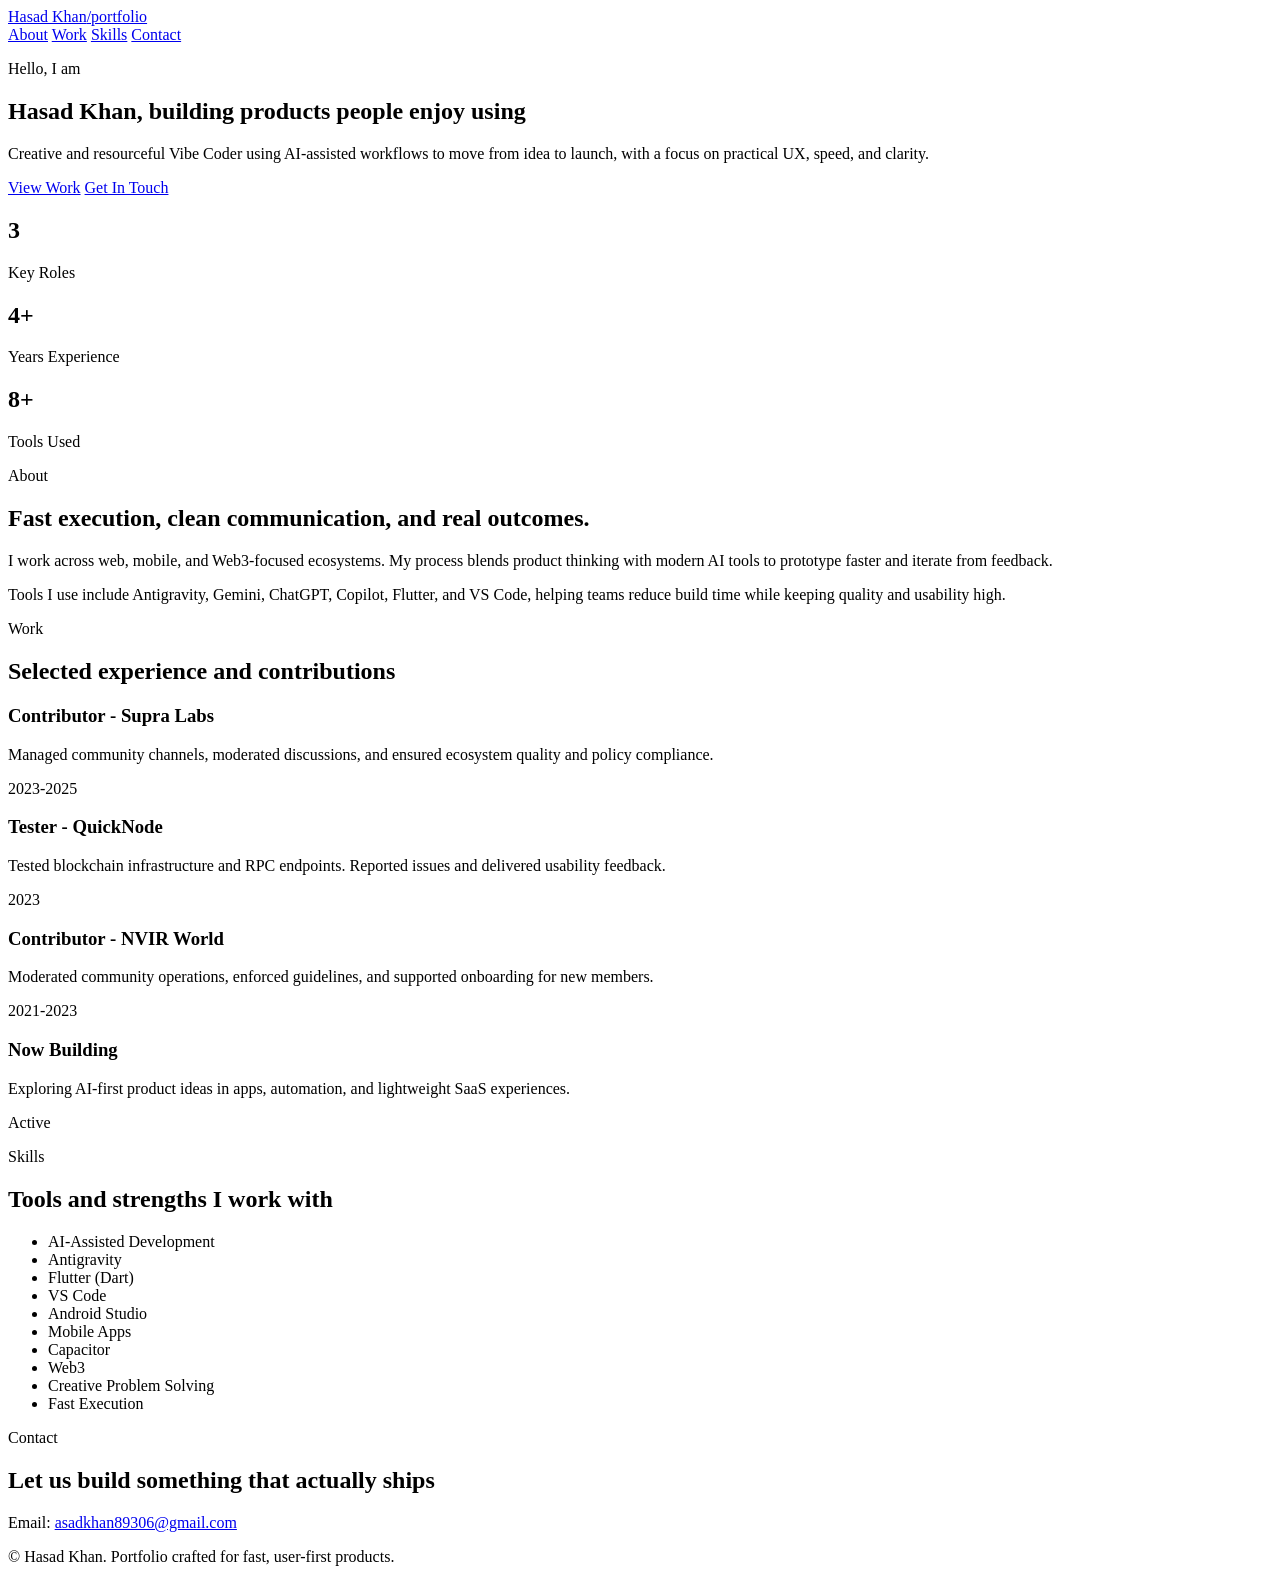
==== index.html @ 4f74bc84 "Remove Download CV button from homepage" ====
<!DOCTYPE html>
<html lang="en">
<head>
  <meta charset="UTF-8" />
  <meta name="viewport" content="width=device-width, initial-scale=1.0" />
  <title>Hasad Khan | Portfolio</title>
  <meta name="description" content="Portfolio of Hasad Khan, Vibe Coder and AI-assisted product builder." />
  <link rel="preconnect" href="https://fonts.googleapis.com" />
  <link rel="preconnect" href="https://fonts.gstatic.com" crossorigin />
  <link href="https://fonts.googleapis.com/css2?family=Manrope:wght@400;500;700;800&family=Cabin+Condensed:wght@600;700&display=swap" rel="stylesheet" />
  <link rel="stylesheet" href="styles.css" />
</head>
<body>
  <div class="bg-noise" aria-hidden="true"></div>

  <header class="site-header container reveal">
    <a href="#home" class="brand">Hasad Khan<span>/portfolio</span></a>
    <nav class="site-nav">
      <a href="#about">About</a>
      <a href="#work">Work</a>
      <a href="#skills">Skills</a>
      <a href="#contact">Contact</a>
    </nav>
  </header>

  <main id="home">
    <section class="hero container reveal">
      <p class="eyebrow">Hello, I am</p>
      <h1 class="hero-title reveal stagger">
        Hasad Khan, building products <span class="spaced">people enjoy using</span>
      </h1>
      <p class="hero-copy reveal stagger">
        Creative and resourceful Vibe Coder using AI-assisted workflows to move from idea to launch,
        with a focus on practical UX, speed, and clarity.
      </p>
      <div class="hero-actions reveal stagger">
        <a class="btn btn-primary" href="#work">View Work</a>
        <a class="btn btn-ghost" href="#contact">Get In Touch</a>
      </div>
      <div class="hero-metrics reveal stagger">
        <article>
          <h2>3</h2>
          <p>Key Roles</p>
        </article>
        <article>
          <h2>4+</h2>
          <p>Years Experience</p>
        </article>
        <article>
          <h2>8+</h2>
          <p>Tools Used</p>
        </article>
      </div>
    </section>

    <section id="about" class="section container reveal">
      <div class="section-head">
        <p class="eyebrow">About</p>
        <h2>Fast execution, clean communication, and real outcomes.</h2>
      </div>
      <div class="about-layout">
        <p class="section-copy">
          I work across web, mobile, and Web3-focused ecosystems. My process blends
          product thinking with modern AI tools to prototype faster and iterate from feedback.
        </p>
        <p class="section-copy">
          Tools I use include Antigravity, Gemini, ChatGPT, Copilot, Flutter, and VS Code,
          helping teams reduce build time while keeping quality and usability high.
        </p>
      </div>
    </section>

    <section id="work" class="section container reveal">
      <div class="section-head">
        <p class="eyebrow">Work</p>
        <h2>Selected experience and contributions</h2>
      </div>
      <div class="work-grid">
        <article class="work-card reveal stagger">
          <h3>Contributor - Supra Labs</h3>
          <p>Managed community channels, moderated discussions, and ensured ecosystem quality and policy compliance.</p>
          <span>2023-2025</span>
        </article>
        <article class="work-card reveal stagger">
          <h3>Tester - QuickNode</h3>
          <p>Tested blockchain infrastructure and RPC endpoints. Reported issues and delivered usability feedback.</p>
          <span>2023</span>
        </article>
        <article class="work-card reveal stagger">
          <h3>Contributor - NVIR World</h3>
          <p>Moderated community operations, enforced guidelines, and supported onboarding for new members.</p>
          <span>2021-2023</span>
        </article>
        <article class="work-card work-card-highlight reveal stagger">
          <h3>Now Building</h3>
          <p>Exploring AI-first product ideas in apps, automation, and lightweight SaaS experiences.</p>
          <span>Active</span>
        </article>
      </div>
    </section>

    <section id="skills" class="section container reveal">
      <div class="section-head">
        <p class="eyebrow">Skills</p>
        <h2>Tools and strengths I work with</h2>
      </div>
      <ul class="chip-list">
        <li>AI-Assisted Development</li>
        <li>Antigravity</li>
        <li>Flutter (Dart)</li>
        <li>VS Code</li>
        <li>Android Studio</li>
        <li>Mobile Apps</li>
        <li>Capacitor</li>
        <li>Web3</li>
        <li>Creative Problem Solving</li>
        <li>Fast Execution</li>
      </ul>
    </section>

    <section id="contact" class="section container reveal">
      <div class="section-head">
        <p class="eyebrow">Contact</p>
        <h2>Let us build something <span class="spaced">that actually ships</span></h2>
      </div>
      <p class="section-copy">
        Email: <a href="mailto:asadkhan89306@gmail.com">asadkhan89306@gmail.com</a>
      </p>
    </section>
  </main>

  <footer class="site-footer container reveal">
    <p>© <span id="year"></span> Hasad Khan. Portfolio crafted for fast, user-first products.</p>
  </footer>

  <script src="script.js"></script>
</body>
</html>
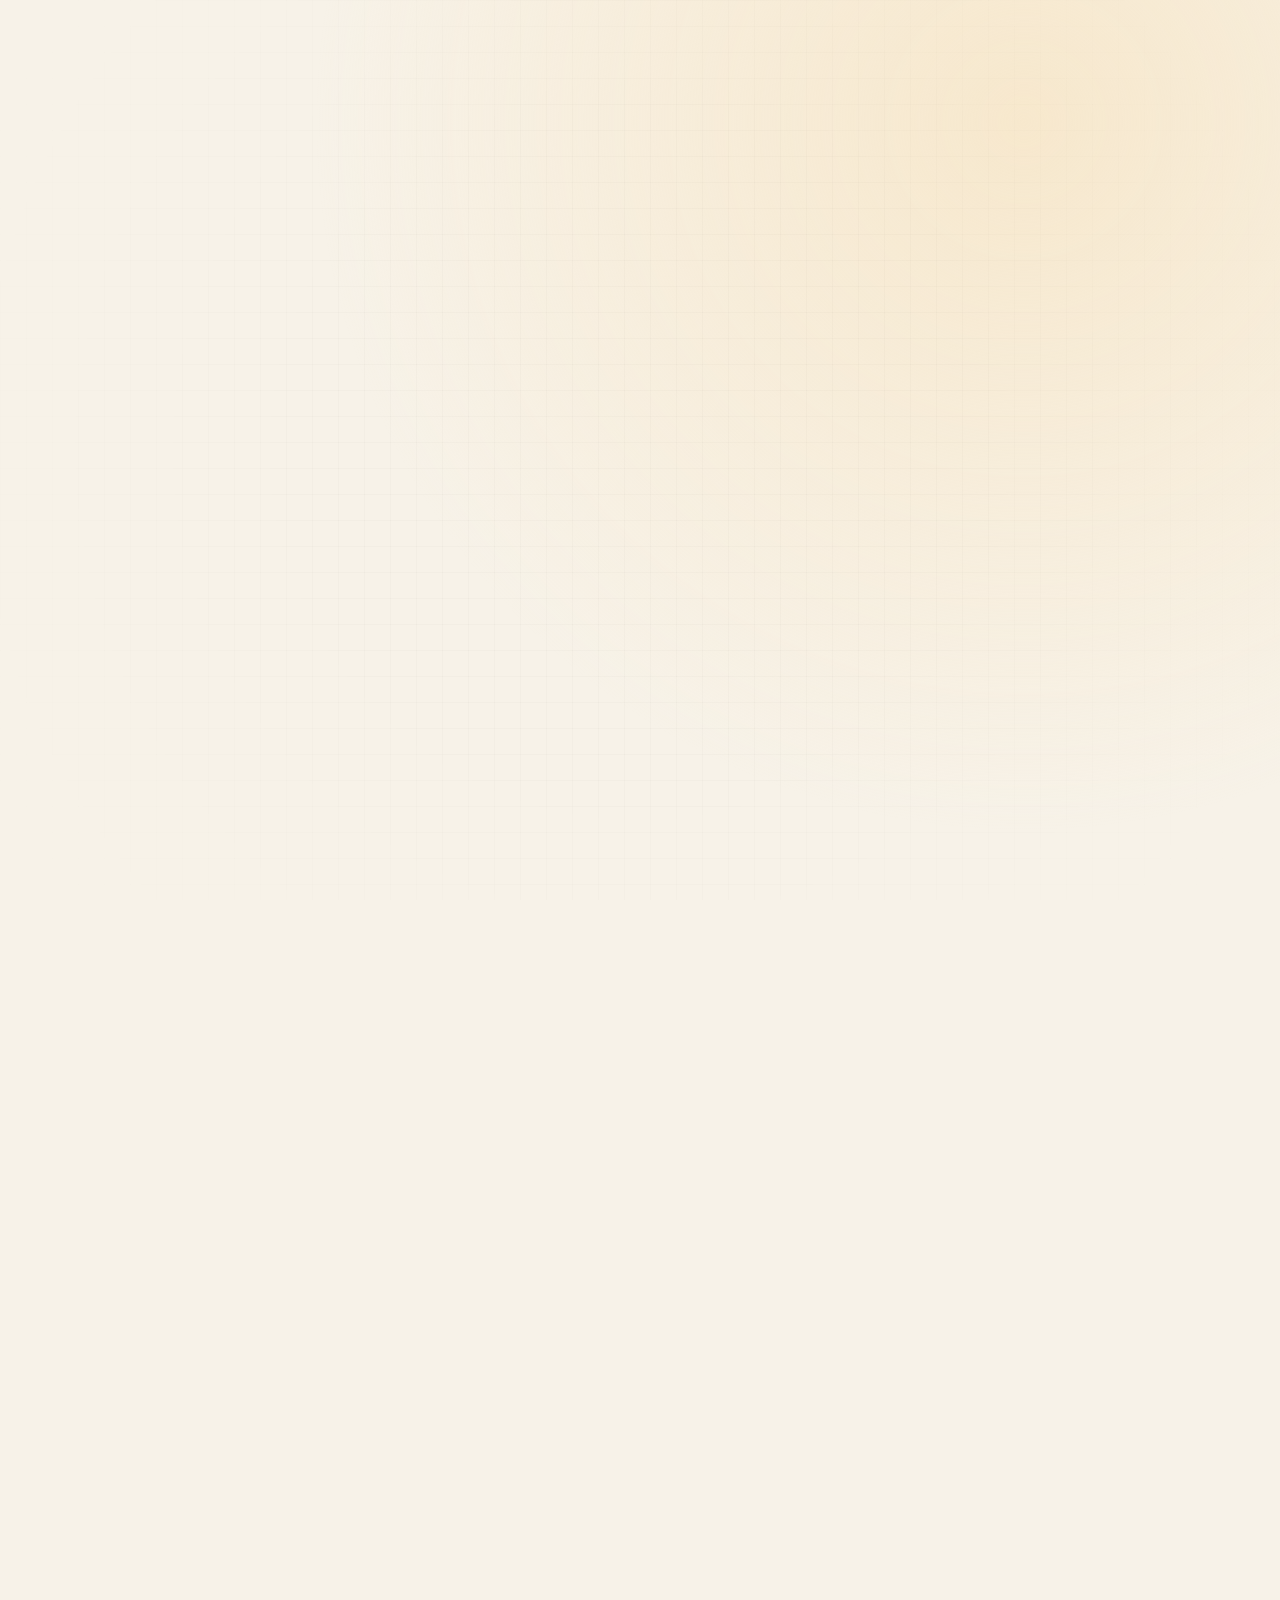
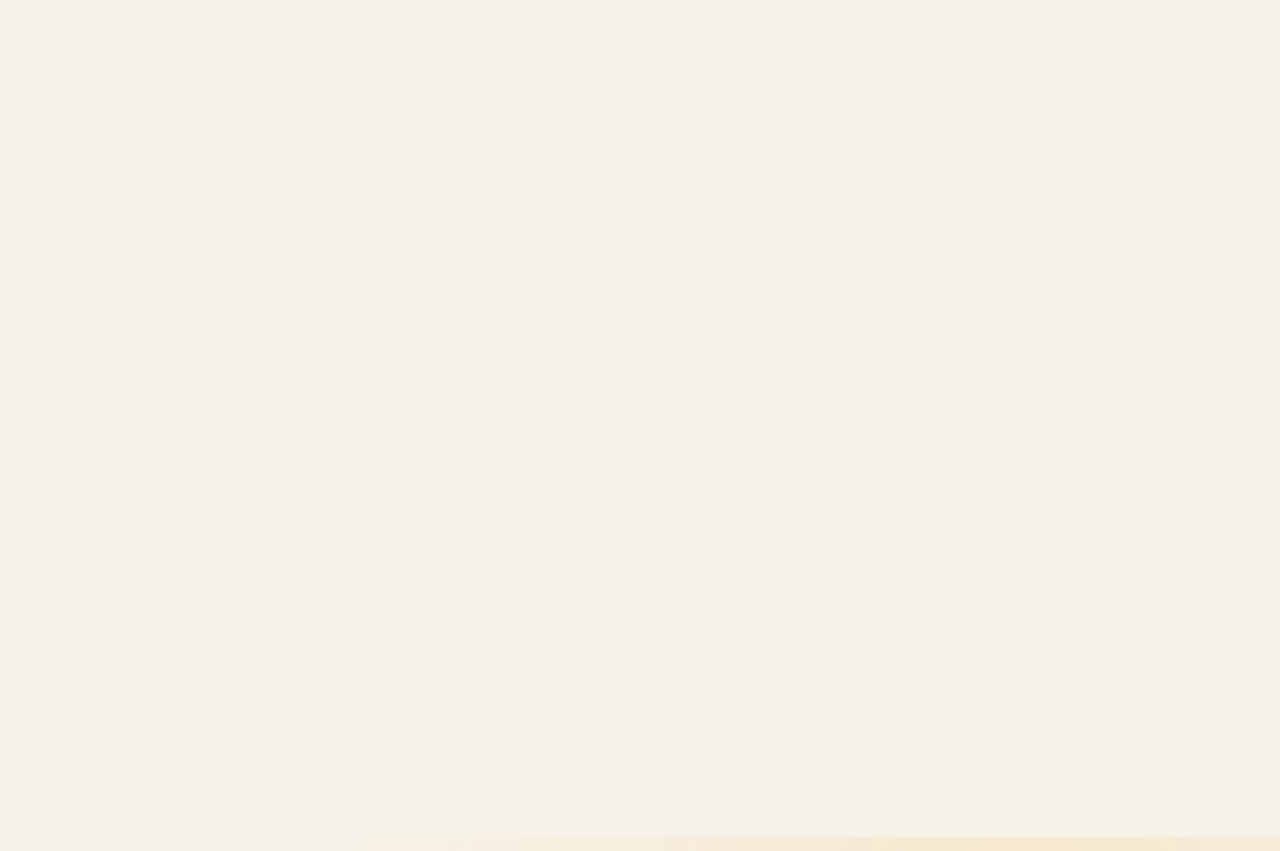
==== commit 0acc8de0: "Add Read 2 Earn project card with live link" ====
--- a/index.html
+++ b/index.html
@@ -77,6 +77,12 @@
       </div>
       <div class="work-grid">
         <article class="work-card reveal stagger">
+          <h3>Read 2 Earn</h3>
+          <p>A reading-focused web product where users engage with content and earn through activity-driven interactions.</p>
+          <a href="https://read2earn-lac.vercel.app/" target="_blank" rel="noopener">Open Live Project</a>
+          <span>Live Product</span>
+        </article>
+        <article class="work-card reveal stagger">
           <h3>Contributor - Supra Labs</h3>
           <p>Managed community channels, moderated discussions, and ensured ecosystem quality and policy compliance.</p>
           <span>2023-2025</span>
--- a/styles.css
+++ b/styles.css
@@ -0,0 +1,327 @@
+:root {
+  --bg: #f7f2e8;
+  --paper: #fffdf7;
+  --ink: #17191d;
+  --muted: #5a606b;
+  --line: #d5c8b1;
+  --accent: #cf5c36;
+  --accent-soft: #f2d9cf;
+  --accent-2: #0f6d69;
+  --radius: 16px;
+  --container: 1080px;
+}
+
+* {
+  box-sizing: border-box;
+}
+
+html,
+body {
+  margin: 0;
+  padding: 0;
+}
+
+body {
+  font-family: "Manrope", sans-serif;
+  color: var(--ink);
+  background: radial-gradient(circle at 80% 5%, #f7e8cd 0%, rgba(247, 232, 205, 0) 28%), var(--bg);
+  line-height: 1.55;
+}
+
+.bg-noise {
+  position: fixed;
+  inset: 0;
+  z-index: -1;
+  background-image:
+    linear-gradient(to right, rgba(23, 25, 29, 0.04) 1px, transparent 1px),
+    linear-gradient(to bottom, rgba(23, 25, 29, 0.04) 1px, transparent 1px);
+  background-size: 26px 26px;
+  opacity: 0.45;
+  mask-image: radial-gradient(circle at center, #000 38%, transparent 100%);
+}
+
+.container {
+  width: min(100% - 2rem, var(--container));
+  margin-inline: auto;
+}
+
+.site-header {
+  position: sticky;
+  top: 0;
+  z-index: 20;
+  display: flex;
+  justify-content: space-between;
+  align-items: center;
+  padding: 1.2rem 0;
+  background: rgba(247, 242, 232, 0.9);
+  backdrop-filter: blur(8px);
+  border-bottom: 1px solid rgba(213, 200, 177, 0.65);
+}
+
+.brand {
+  text-decoration: none;
+  color: var(--ink);
+  font-weight: 800;
+  font-size: 1rem;
+  letter-spacing: 0.02em;
+}
+
+.brand span {
+  color: var(--muted);
+  font-weight: 600;
+  margin-left: 0.35rem;
+}
+
+.site-nav {
+  display: flex;
+  gap: 1rem;
+}
+
+.site-nav a {
+  text-decoration: none;
+  color: var(--muted);
+  font-weight: 600;
+  font-size: 0.93rem;
+  transition: color 0.2s ease;
+}
+
+.site-nav a:hover {
+  color: var(--ink);
+}
+
+.hero {
+  padding: 4.2rem 0 2.3rem;
+}
+
+.eyebrow {
+  margin: 0 0 0.8rem;
+  text-transform: uppercase;
+  letter-spacing: 0.14em;
+  font-size: 0.75rem;
+  font-weight: 700;
+  color: var(--accent-2);
+}
+
+.hero-title,
+.section-head h2 {
+  font-family: "Cabin Condensed", sans-serif;
+  line-height: 0.98;
+  letter-spacing: 0.01em;
+}
+
+.hero-title {
+  margin: 0;
+  max-width: 16ch;
+  font-size: clamp(2.4rem, 6vw, 5rem);
+}
+
+.spaced {
+  letter-spacing: 0.14em;
+  text-transform: uppercase;
+  font-size: 0.86em;
+  color: var(--accent);
+}
+
+.hero-copy {
+  margin-top: 1rem;
+  max-width: 65ch;
+  color: var(--muted);
+  font-size: 1rem;
+}
+
+.hero-actions {
+  margin-top: 1.6rem;
+  display: flex;
+  gap: 0.75rem;
+  flex-wrap: wrap;
+}
+
+.btn {
+  display: inline-flex;
+  align-items: center;
+  justify-content: center;
+  border: 1px solid var(--line);
+  border-radius: 999px;
+  padding: 0.66rem 1.05rem;
+  text-decoration: none;
+  font-weight: 700;
+  font-size: 0.92rem;
+}
+
+.btn-primary {
+  background: var(--ink);
+  border-color: var(--ink);
+  color: var(--paper);
+}
+
+.btn-ghost {
+  background: transparent;
+  color: var(--ink);
+}
+
+.hero-metrics {
+  margin-top: 2rem;
+  display: grid;
+  gap: 0.8rem;
+  grid-template-columns: repeat(3, minmax(0, 1fr));
+}
+
+.hero-metrics article {
+  background: var(--paper);
+  border: 1px solid var(--line);
+  border-radius: var(--radius);
+  padding: 0.9rem 1rem;
+}
+
+.hero-metrics h2 {
+  margin: 0;
+  font-size: 1.5rem;
+}
+
+.hero-metrics p {
+  margin: 0.2rem 0 0;
+  color: var(--muted);
+  font-size: 0.9rem;
+}
+
+.section {
+  padding: 2.7rem 0;
+}
+
+.section-head h2 {
+  margin: 0;
+  font-size: clamp(1.8rem, 4vw, 3rem);
+  max-width: 18ch;
+}
+
+.section-copy {
+  margin: 0.7rem 0 0;
+  color: var(--muted);
+  max-width: 62ch;
+}
+
+.about-layout {
+  display: grid;
+  grid-template-columns: repeat(2, minmax(0, 1fr));
+  gap: 1rem;
+}
+
+.work-grid {
+  margin-top: 1rem;
+  display: grid;
+  grid-template-columns: repeat(2, minmax(0, 1fr));
+  gap: 0.95rem;
+}
+
+.work-card {
+  background: var(--paper);
+  border: 1px solid var(--line);
+  border-radius: var(--radius);
+  padding: 1rem;
+}
+
+.work-card h3 {
+  margin: 0;
+  font-size: 1.05rem;
+}
+
+.work-card p {
+  margin: 0.55rem 0;
+  color: var(--muted);
+  font-size: 0.95rem;
+}
+
+.work-card span {
+  display: inline-block;
+  font-size: 0.75rem;
+  font-weight: 700;
+  text-transform: uppercase;
+  letter-spacing: 0.1em;
+  color: var(--accent-2);
+}
+
+.work-card a {
+  display: inline-block;
+  margin-bottom: 0.45rem;
+  color: var(--accent);
+  text-decoration: none;
+  font-weight: 700;
+  font-size: 0.88rem;
+}
+
+.work-card a:hover {
+  text-decoration: underline;
+}
+
+.work-card-highlight {
+  border-color: var(--accent);
+  background: linear-gradient(140deg, var(--paper) 35%, var(--accent-soft) 140%);
+}
+
+.chip-list {
+  margin: 1rem 0 0;
+  padding: 0;
+  list-style: none;
+  display: flex;
+  flex-wrap: wrap;
+  gap: 0.6rem;
+}
+
+.chip-list li {
+  border: 1px solid var(--line);
+  border-radius: 999px;
+  padding: 0.4rem 0.75rem;
+  background: var(--paper);
+  font-size: 0.88rem;
+}
+
+#contact .section-copy a {
+  color: var(--accent);
+  font-weight: 700;
+  text-decoration: none;
+}
+
+.site-footer {
+  padding: 2.2rem 0 2.8rem;
+  border-top: 1px solid rgba(213, 200, 177, 0.65);
+  color: var(--muted);
+  font-size: 0.92rem;
+}
+
+.reveal {
+  opacity: 0;
+  transform: translateY(14px);
+}
+
+.reveal.is-visible {
+  opacity: 1;
+  transform: translateY(0);
+  transition: opacity 0.72s ease, transform 0.72s ease;
+}
+
+.stagger.is-visible {
+  transition-delay: var(--delay, 0ms);
+}
+
+@media (max-width: 900px) {
+  .about-layout,
+  .work-grid {
+    grid-template-columns: 1fr;
+  }
+
+  .hero-metrics {
+    grid-template-columns: 1fr;
+  }
+}
+
+@media (max-width: 680px) {
+  .site-header {
+    flex-direction: column;
+    align-items: flex-start;
+    gap: 0.6rem;
+  }
+
+  .site-nav {
+    flex-wrap: wrap;
+  }
+}
